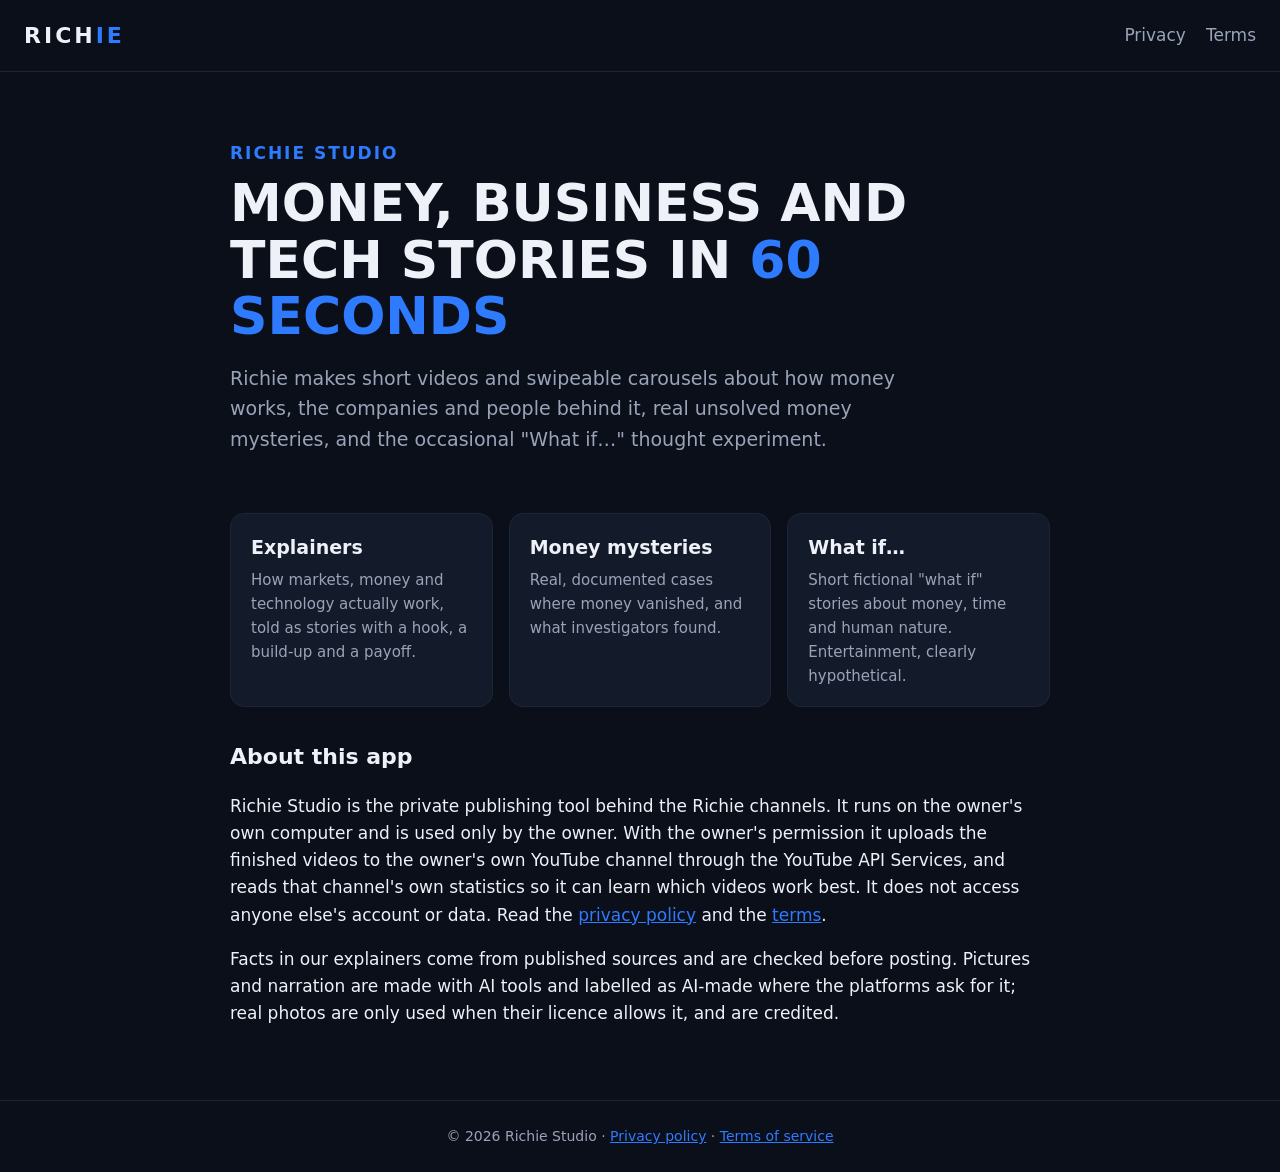
==== index.html @ 9ffffb41 "Add Richie Studio website, privacy policy and terms" ====
<!doctype html>
<html lang="en">
<head>
<meta charset="utf-8">
<meta name="viewport" content="width=device-width, initial-scale=1">
<title>Richie Studio</title>
<meta name="description" content="Richie Studio makes short videos and carousels about money, business, technology and the stories behind them.">
<link rel="stylesheet" href="style.css">
</head>
<body>
<header class="top">
  <a class="brand" href="index.html">RICH<span>IE</span></a>
  <nav><a href="privacy.html">Privacy</a><a href="terms.html">Terms</a></nav>
</header>
<main class="wrap">
  <section class="hero">
    <p class="kicker">Richie Studio</p>
    <h1>Money, business and tech stories in <span>60 seconds</span></h1>
    <p class="lead">Richie makes short videos and swipeable carousels about how money works, the companies and people behind it,
      real unsolved money mysteries, and the occasional "What if…" thought experiment.</p>
  </section>
  <section class="cards">
    <div class="card"><h2>Explainers</h2><p>How markets, money and technology actually work, told as stories with a hook, a build-up and a payoff.</p></div>
    <div class="card"><h2>Money mysteries</h2><p>Real, documented cases where money vanished, and what investigators found.</p></div>
    <div class="card"><h2>What if…</h2><p>Short fictional "what if" stories about money, time and human nature. Entertainment, clearly hypothetical.</p></div>
  </section>
  <section class="about">
    <h2>About this app</h2>
    <p>Richie Studio is the private publishing tool behind the Richie channels. It runs on the owner's own computer and is used
      only by the owner. With the owner's permission it uploads the finished videos to the owner's own YouTube channel through
      the YouTube API Services, and reads that channel's own statistics so it can learn which videos work best.
      It does not access anyone else's account or data. Read the <a href="privacy.html">privacy policy</a> and the
      <a href="terms.html">terms</a>.</p>
    <p>Facts in our explainers come from published sources and are checked before posting. Pictures and narration are made with
      AI tools and labelled as AI-made where the platforms ask for it; real photos are only used when their licence allows it,
      and are credited.</p>
  </section>
</main>
<footer class="foot">© <span id="y">2026</span> Richie Studio · <a href="privacy.html">Privacy policy</a> · <a href="terms.html">Terms of service</a></footer>
<script>document.getElementById("y").textContent = new Date().getFullYear();</script>
</body>
</html>
---- style.css ----
:root { --ink: #0b0f1a; --panel: #131a2a; --paper: #eef1f7; --muted: #9aa4b8; --accent: #2f7bff; }
* { box-sizing: border-box; }
html, body { margin: 0; background: var(--ink); color: var(--paper); font: 17px/1.6 system-ui, -apple-system, "Segoe UI", Roboto, sans-serif; }
a { color: var(--accent); }
.top { display: flex; justify-content: space-between; align-items: center; padding: 18px 24px; border-bottom: 1px solid #1d2638; }
.brand { font-weight: 900; letter-spacing: 3px; font-size: 22px; color: var(--paper); text-decoration: none; }
.brand span, h1 span { color: var(--accent); }
nav a { margin-left: 20px; color: var(--muted); text-decoration: none; }
nav a:hover { color: var(--paper); }
.wrap { max-width: 860px; margin: 0 auto; padding: 32px 20px 56px; }
.hero { padding: 36px 0 12px; }
.kicker { text-transform: uppercase; letter-spacing: 2px; color: var(--accent); font-weight: 700; margin: 0 0 8px; }
h1 { font-size: clamp(32px, 6vw, 52px); line-height: 1.08; margin: 0 0 16px; font-weight: 900; text-transform: uppercase; }
.lead { color: var(--muted); font-size: 19px; max-width: 680px; }
.cards { display: grid; grid-template-columns: repeat(auto-fit, minmax(220px, 1fr)); gap: 16px; margin: 28px 0; }
.card { background: var(--panel); border: 1px solid #1d2638; border-radius: 14px; padding: 18px 20px; }
.card h2 { margin: 0 0 6px; font-size: 19px; }
.card p { margin: 0; color: var(--muted); font-size: 15px; }
.about h2, .doc h2 { margin-top: 32px; font-size: 22px; }
.doc h1 { font-size: 36px; text-transform: none; }
.doc p, .doc li { color: #d4d9e5; }
.doc .updated { color: var(--muted); }
.foot { text-align: center; color: var(--muted); font-size: 14px; padding: 24px; border-top: 1px solid #1d2638; }
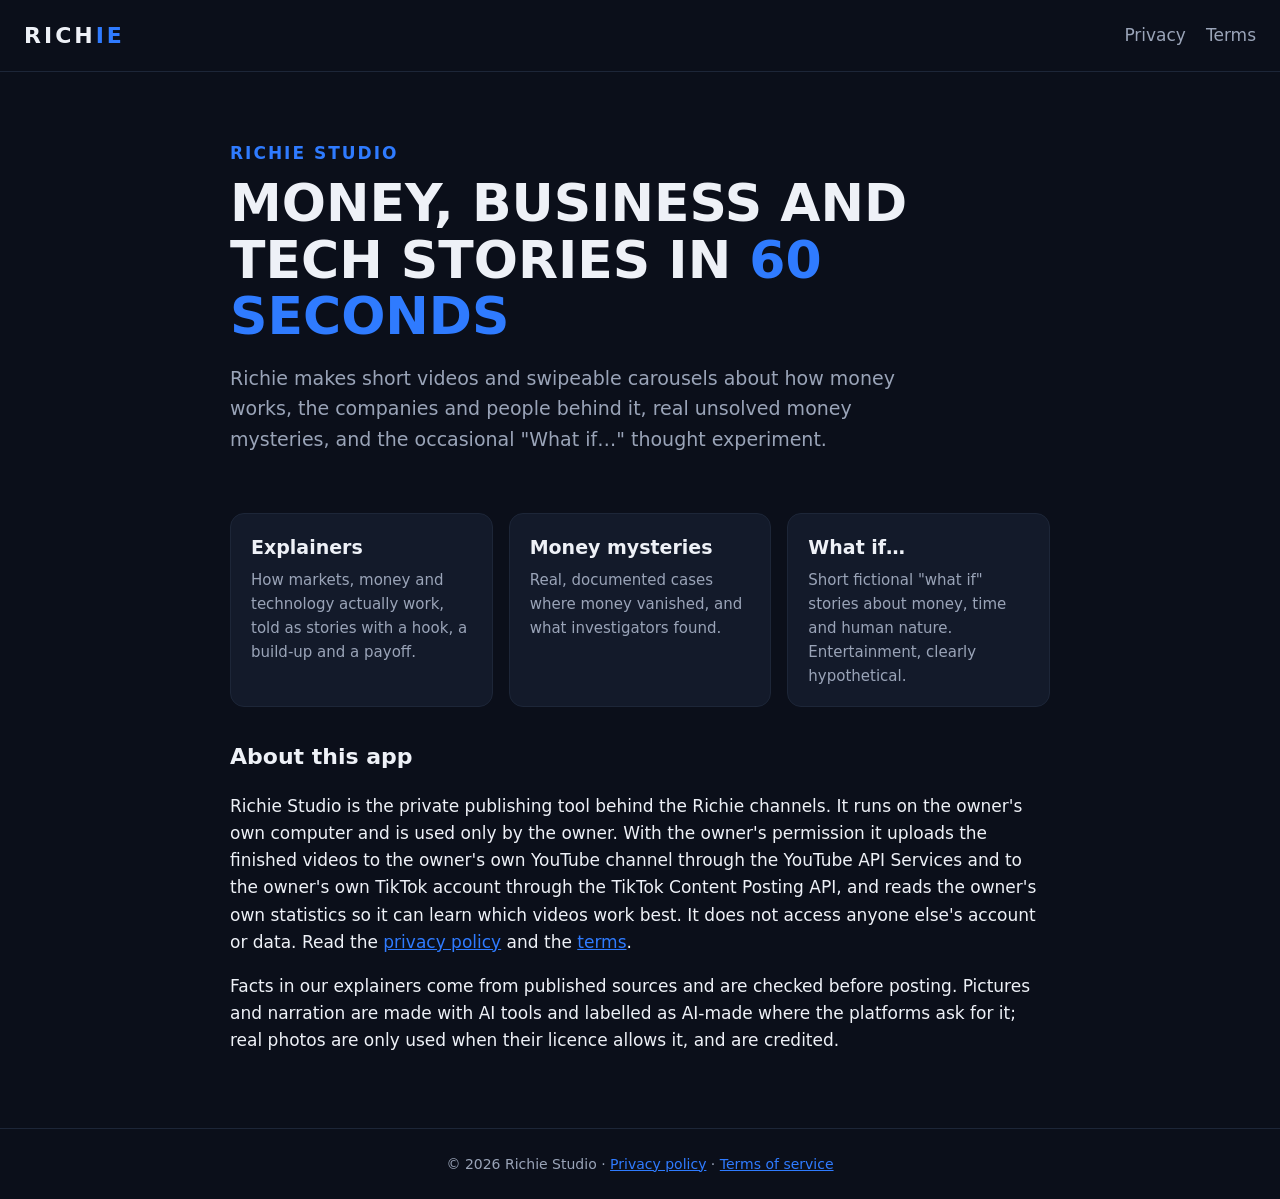
==== commit b22970ee: "Add TikTok to privacy policy and terms, TikTok sign-in return page, app icon" ====
--- a/index.html
+++ b/index.html
@@ -28,7 +28,8 @@
     <h2>About this app</h2>
     <p>Richie Studio is the private publishing tool behind the Richie channels. It runs on the owner's own computer and is used
       only by the owner. With the owner's permission it uploads the finished videos to the owner's own YouTube channel through
-      the YouTube API Services, and reads that channel's own statistics so it can learn which videos work best.
+      the YouTube API Services and to the owner's own TikTok account through the TikTok Content Posting API, and reads the
+      owner's own statistics so it can learn which videos work best.
       It does not access anyone else's account or data. Read the <a href="privacy.html">privacy policy</a> and the
       <a href="terms.html">terms</a>.</p>
     <p>Facts in our explainers come from published sources and are checked before posting. Pictures and narration are made with
